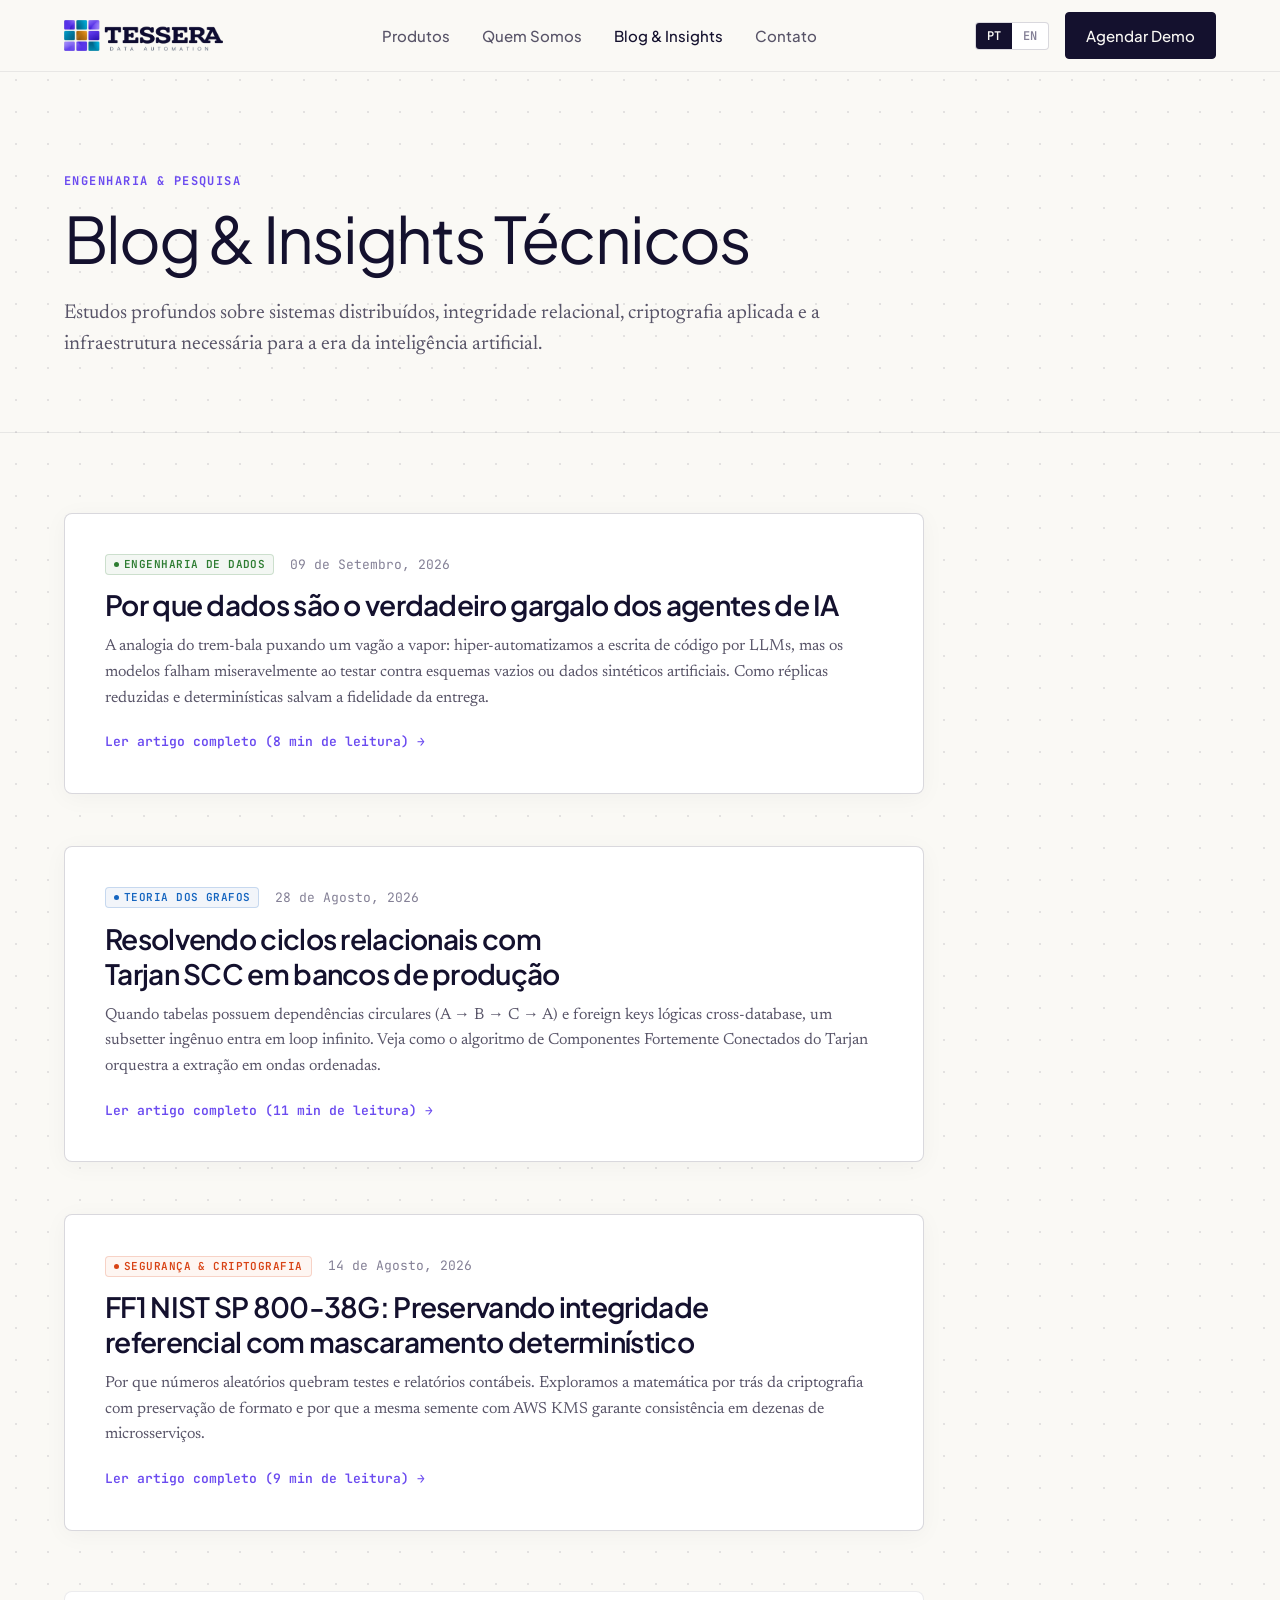
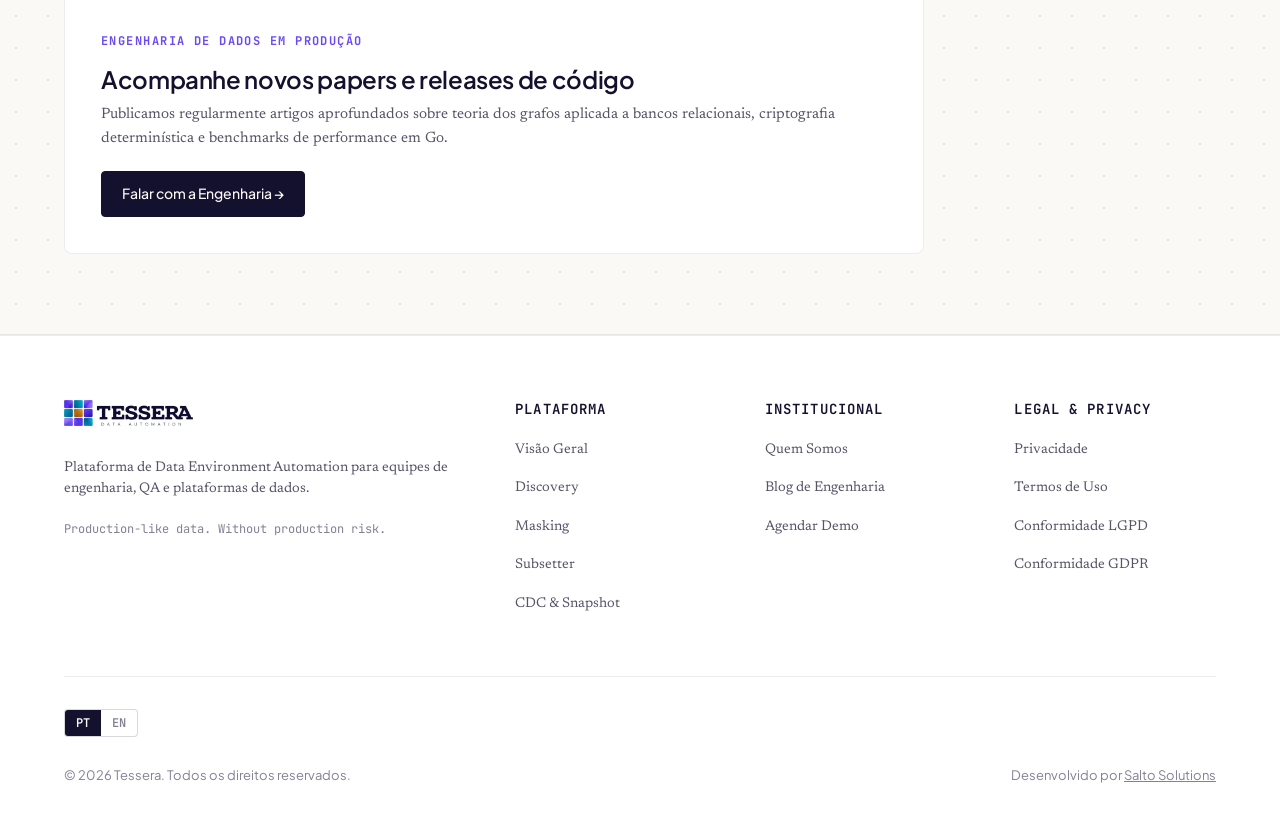
==== public/blog/index.html @ f4eb584e "feat(routing): URLs amigáveis sem extensão .html e remoção de /index da home (v=20260910_15)" ====
<!DOCTYPE html>
<html lang="pt-BR">
<head>
  <meta charset="UTF-8">
  <meta name="viewport" content="width=device-width, initial-scale=1.0">
  <title>Blog &amp; Insights de Engenharia — Tessera</title>
  <meta name="description" content="Artigos técnicos, benchmarks e reflexões sobre automação de dados, mascaramento determinístico, Tarjan SCC e o gargalo de dados para IA.">
  <link rel="canonical" href="https://gettessera.io/blog/">
  <link rel="icon" type="image/svg+xml" href="../favicon.svg">
  <link rel="preconnect" href="https://fonts.googleapis.com">
  <link rel="preconnect" href="https://fonts.gstatic.com" crossorigin>
  <link href="https://fonts.googleapis.com/css2?family=JetBrains+Mono:wght@400;500;600;700&family=Newsreader:ital,opsz,wght@0,6..72,400;0,6..72,500;0,6..72,600;1,6..72,400&family=Plus+Jakarta+Sans:wght@400;500;600;700&display=swap" rel="stylesheet">
  <link rel="stylesheet" href="../assets/styles.css?v=20260910_15">
</head>
<body class="bg-grid-dots">

  <!-- Header -->
  <header class="site-header">
    <div class="container nav-wrapper">
      <a href="../" class="brand-logo" aria-label="Tessera Homepage">
        <img src="../assets/tessera-logo-transparent.png" alt="Tessera Data Automation" style="height: 32px; width: auto; display: block;">
      </a>

      <!-- Mobile Backdrop Overlay (Anthropic Style) -->
      <div class="mobile-menu-backdrop" onclick="toggleMobileMenu()"></div>

      <nav class="main-nav">
        <a href="../produtos/">Produtos <span>&rarr;</span></a>
        <a href="../quem-somos/">Quem Somos <span>&rarr;</span></a>
        <a href="../blog/" class="active">Blog &amp; Insights <span>&rarr;</span></a>
        <a href="../contato/">Contato <span>&rarr;</span></a>

        <!-- Mobile Menu Footer with Language Switcher -->
        <div class="mobile-menu-footer">
          <span style="font-family: var(--font-mono); font-size: 0.75rem; color: var(--text-muted); letter-spacing: 0.05em; text-transform: uppercase;">Idioma / Language</span>
          <div class="lang-switch" role="group" aria-label="Language selector">
            <button class="lang-btn active" data-lang="pt" onclick="setLanguage('pt')">PT</button>
            <button class="lang-btn" data-lang="en" onclick="setLanguage('en')">EN</button>
          </div>
        </div>
      </nav>

      <div class="nav-actions">
        <div class="lang-switch">
          <button class="lang-btn active" data-lang="pt" onclick="setLanguage('pt')">PT</button>
          <button class="lang-btn" data-lang="en" onclick="setLanguage('en')">EN</button>
        </div>
        <a href="../contato/" class="btn btn-primary">Agendar Demo</a>
        <button class="mobile-menu-btn" onclick="toggleMobileMenu()" aria-label="Abrir Menu de Navegação" aria-expanded="false">
          <svg width="22" height="22" viewBox="0 0 24 24" fill="none" stroke="currentColor" stroke-width="2" stroke-linecap="round">
            <line x1="3" y1="6" x2="21" y2="6"></line>
            <line x1="3" y1="12" x2="21" y2="12"></line>
            <line x1="3" y1="18" x2="21" y2="18"></line>
          </svg>
        </button>
      </div>
    </div>
  </header>

  <!-- Hero -->
  <section class="hero">
    <div class="container">
      <span class="eyebrow">ENGENHARIA &amp; PESQUISA</span>
      <h1 class="font-title">Blog &amp; Insights Técnicos</h1>
      <p class="lead" style="margin-bottom: 0;">
        Estudos profundos sobre sistemas distribuídos, integridade relacional, criptografia aplicada e a infraestrutura necessária para a era da inteligência artificial.
      </p>
    </div>
  </section>

  <!-- Articles List -->
  <section>
    <div class="container">
      <div class="blog-posts-column">
        
        <!-- Post 1 -->
        <article class="blog-card">
          <div style="display: flex; align-items: center; gap: 16px; margin-bottom: 12px; flex-wrap: wrap;">
            <span class="badge badge-ready">ENGENHARIA DE DADOS</span>
            <span style="font-family: var(--font-mono); font-size: 0.8125rem; color: var(--text-muted);">09 de Setembro, 2026</span>
          </div>
          <h2 class="font-title" style="font-size: clamp(1.375rem, 2.5vw, 1.75rem); margin-bottom: 12px; line-height: 1.25;">
            <a href="../contato/" style="text-decoration: none; color: inherit;">Por que dados são o verdadeiro gargalo dos agentes de IA</a>
          </h2>
          <p class="text-muted" style="font-size: 1rem; margin-bottom: 20px; line-height: 1.6;">
            A analogia do trem-bala puxando um vagão a vapor: hiper-automatizamos a escrita de código por LLMs, mas os modelos falham miseravelmente ao testar contra esquemas vazios ou dados sintéticos artificiais. Como réplicas reduzidas e determinísticas salvam a fidelidade da entrega.
          </p>
          <div style="font-family: var(--font-mono); font-size: 0.8125rem; color: var(--tessera-violet); font-weight: 600;">
            <a href="../contato/" style="color: inherit; text-decoration: none;">Ler artigo completo (8 min de leitura) &rarr;</a>
          </div>
        </article>

        <!-- Post 2 -->
        <article class="blog-card">
          <div style="display: flex; align-items: center; gap: 16px; margin-bottom: 12px; flex-wrap: wrap;">
            <span class="badge badge-core">TEORIA DOS GRAFOS</span>
            <span style="font-family: var(--font-mono); font-size: 0.8125rem; color: var(--text-muted);">28 de Agosto, 2026</span>
          </div>
          <h2 class="font-title" style="font-size: clamp(1.375rem, 2.5vw, 1.75rem); margin-bottom: 12px; line-height: 1.25;">
            <a href="../contato/" style="text-decoration: none; color: inherit;">Resolvendo ciclos relacionais com Tarjan SCC em bancos de produção</a>
          </h2>
          <p class="text-muted" style="font-size: 1rem; margin-bottom: 20px; line-height: 1.6;">
            Quando tabelas possuem dependências circulares (A &rarr; B &rarr; C &rarr; A) e foreign keys lógicas cross-database, um subsetter ingênuo entra em loop infinito. Veja como o algoritmo de Componentes Fortemente Conectados do Tarjan orquestra a extração em ondas ordenadas.
          </p>
          <div style="font-family: var(--font-mono); font-size: 0.8125rem; color: var(--tessera-violet); font-weight: 600;">
            <a href="../contato/" style="color: inherit; text-decoration: none;">Ler artigo completo (11 min de leitura) &rarr;</a>
          </div>
        </article>

        <!-- Post 3 -->
        <article class="blog-card">
          <div style="display: flex; align-items: center; gap: 16px; margin-bottom: 12px; flex-wrap: wrap;">
            <span class="badge badge-hardening">SEGURANÇA &amp; CRIPTOGRAFIA</span>
            <span style="font-family: var(--font-mono); font-size: 0.8125rem; color: var(--text-muted);">14 de Agosto, 2026</span>
          </div>
          <h2 class="font-title" style="font-size: clamp(1.375rem, 2.5vw, 1.75rem); margin-bottom: 12px; line-height: 1.25;">
            <a href="../contato/" style="text-decoration: none; color: inherit;">FF1 NIST SP 800-38G: Preservando integridade referencial com mascaramento determinístico</a>
          </h2>
          <p class="text-muted" style="font-size: 1rem; margin-bottom: 20px; line-height: 1.6;">
            Por que números aleatórios quebram testes e relatórios contábeis. Exploramos a matemática por trás da criptografia com preservação de formato e por que a mesma semente com AWS KMS garante consistência em dezenas de microsserviços.
          </p>
          <div style="font-family: var(--font-mono); font-size: 0.8125rem; color: var(--tessera-violet); font-weight: 600;">
            <a href="../contato/" style="color: inherit; text-decoration: none;">Ler artigo completo (9 min de leitura) &rarr;</a>
          </div>
        </article>

        <!-- Blog Callout Banner -->
        <div style="background: var(--bg-secondary); border: 1px solid var(--border-subtle); border-radius: var(--radius-md); padding: clamp(24px, 4vw, 36px); margin-top: 8px;">
          <span class="eyebrow" style="color: var(--tessera-violet);">ENGENHARIA DE DADOS EM PRODUÇÃO</span>
          <h3 class="font-title" style="font-size: clamp(1.25rem, 2vw, 1.5rem); margin-bottom: 8px;">Acompanhe novos papers e releases de código</h3>
          <p style="color: var(--text-secondary); font-size: 0.9375rem; line-height: 1.6; margin-bottom: 20px;">
            Publicamos regularmente artigos aprofundados sobre teoria dos grafos aplicada a bancos relacionais, criptografia determinística e benchmarks de performance em Go.
          </p>
          <a href="../contato/" class="btn btn-primary" style="font-size: 0.875rem;">Falar com a Engenharia &rarr;</a>
        </div>

      </div>
    </div>
  </section>

  <!-- Footer -->
  <footer class="site-footer">
    <div class="container">
      <div class="footer-grid">
        <div class="footer-col">
          <div style="display: flex; align-items: center; gap: 10px; margin-bottom: 16px;">
            <img src="../assets/tessera-logo-transparent.png" alt="Tessera" style="height: 28px; width: auto; display: block;">
          </div>
          <p style="font-size: 0.875rem; color: var(--text-secondary); line-height: 1.5; margin-bottom: 16px;">
            Plataforma de Data Environment Automation para equipes de engenharia, QA e plataformas de dados.
          </p>
          <span style="font-family: var(--font-mono); font-size: 0.75rem; color: var(--text-muted);">
            Production-like data. Without production risk.
          </span>
        </div>
        <div class="footer-col">
          <h4>Plataforma</h4>
          <ul>
            <li><a href="../produtos/">Visão Geral</a></li>
            <li><a href="../produtos/#discovery">Discovery</a></li>
            <li><a href="../produtos/#masking">Masking</a></li>
            <li><a href="../produtos/#subsetter">Subsetter</a></li>
            <li><a href="../produtos/#cdc">CDC &amp; Snapshot</a></li>
          </ul>
        </div>
        <div class="footer-col">
          <h4>Institucional</h4>
          <ul>
            <li><a href="../quem-somos/">Quem Somos</a></li>
            <li><a href="../blog/">Blog de Engenharia</a></li>
            <li><a href="../contato/">Agendar Demo</a></li>
          </ul>
        </div>
        <div class="footer-col">
          <h4>Legal &amp; Privacy</h4>
          <ul>
            <li><a href="../privacidade/">Privacidade</a></li>
            <li><a href="../termos/">Termos de Uso</a></li>
            <li><a href="../privacidade/#lgpd">Conformidade LGPD</a></li>
            <li><a href="../privacidade/#gdpr">Conformidade GDPR</a></li>
          </ul>
        </div>
      </div>
      <div class="footer-bottom">
        <div style="width: 100%; display: flex; align-items: center; justify-content: space-between; flex-wrap: wrap; gap: 16px;">
          <div class="lang-switch" role="group" aria-label="Language selector">
            <button class="lang-btn active" data-lang="pt" onclick="setLanguage('pt')">PT</button>
            <button class="lang-btn" data-lang="en" onclick="setLanguage('en')">EN</button>
          </div>
        </div>
        <div style="width: 100%; display: flex; align-items: center; justify-content: space-between; flex-wrap: wrap; gap: 16px; margin-top: 12px;">
          <span>&copy; 2026 Tessera. Todos os direitos reservados.</span>
          <span>Desenvolvido por <a href="https://salto.solutions" target="_blank" style="color: inherit; text-decoration: underline;">Salto Solutions</a></span>
        </div>
      </div>
    </div>
  </footer>

  <script src="../assets/app.js?v=20260910_15"></script>
</body>
</html>
---- public/assets/styles.css ----
/* ==========================================================================
   TESSERA — Design System
   Inspired by Anthropic (Editorial, Minimalist, High Typography Density, Clean)
   ========================================================================== */

:root {
  /* Colors */
  --bg-primary: #FAF9F5;
  --bg-secondary: #FFFFFF;
  --bg-subtle: #F3F1EA;
  --bg-card: #FFFFFF;
  --bg-dark: #121024;

  --border-subtle: rgba(20, 17, 46, 0.08);
  --border-strong: rgba(20, 17, 46, 0.16);
  --border-focus: #6B4BF0;

  --text-primary: #14112E;
  --text-secondary: #585468;
  --text-muted: #848096;
  --text-inverse: #FAF9F5;

  /* Tessera Brand Palette */
  --tessera-violet: #6B4BF0;
  --tessera-violet-light: #8A6BFF;
  --tessera-cyan: #0E86AD;
  --tessera-gold: #A9760C;
  --tessera-dark: #14112E;

  /* Badges */
  --badge-ready-bg: #E8F5E9;
  --badge-ready-text: #1B5E20;
  --badge-core-bg: #E3F2FD;
  --badge-core-text: #0D47A1;
  --badge-hardening-bg: #FFF3E0;
  --badge-hardening-text: #E65100;
  --badge-roadmap-bg: #EDE7F6;
  --badge-roadmap-text: #4A148C;

  /* Typography — Claude / Anthropic Style (Editorial Sans-Serif Titles + Warm Serif Body) */
  --font-title: "Plus Jakarta Sans", -apple-system, BlinkMacSystemFont, "Segoe UI", Roboto, sans-serif;
  --font-body: "Newsreader", "Iowan Old Style", "Apple Garamond", "Baskerville", Georgia, serif;
  --font-mono: "JetBrains Mono", "SFMono-Regular", Menlo, Monaco, Consolas, monospace;

  /* Layout */
  --max-width: 1200px;
  --content-width: 900px;
  --header-height: 72px;
  --radius-sm: 4px;
  --radius-md: 8px;
  --radius-lg: 12px;
}

/* Reset & Base */
*, *::before, *::after {
  box-sizing: border-box;
  margin: 0;
  padding: 0;
}

html {
  font-size: 16px;
  scroll-behavior: smooth;
  -webkit-font-smoothing: antialiased;
  -moz-osx-font-smoothing: grayscale;
  overflow-x: clip;
  width: 100%;
}

body {
  background-color: var(--bg-primary);
  color: var(--text-primary);
  font-family: var(--font-body);
  font-size: 1.0625rem;
  line-height: 1.68;
  min-height: 100vh;
  display: flex;
  flex-direction: column;
  overflow-x: clip;
  width: 100%;
  position: relative;
}

/* Dot Grid Background */
.bg-grid-dots {
  background-image: radial-gradient(rgba(20, 17, 46, 0.1) 1px, transparent 1px);
  background-size: 32px 32px;
}

/* Typography Utilities & Hierarchy (Anthropic/Claude Design System: Sans Headings + Serif Body) */
h1, h2, h3, h4, h5, h6 {
  font-family: var(--font-title);
  color: var(--text-primary);
  letter-spacing: -0.025em;
  text-wrap: balance;
}

h1 {
  font-weight: 600;
  line-height: 1.15;
  letter-spacing: -0.03em;
}

h2 {
  font-weight: 600;
  line-height: 1.25;
  letter-spacing: -0.025em;
}

h3 {
  font-weight: 600;
  line-height: 1.35;
  letter-spacing: -0.015em;
}

h4 {
  font-weight: 600;
  line-height: 1.4;
  letter-spacing: -0.01em;
}

p {
  font-family: var(--font-body);
  color: var(--text-secondary);
  font-weight: 400;
  line-height: 1.7;
}

p strong, span strong, li strong {
  font-weight: 600;
  color: var(--text-primary);
}

.font-sans, .font-title {
  font-family: var(--font-title);
}

.font-serif, .font-body {
  font-family: var(--font-body);
  font-feature-settings: "kern", "liga", "clig", "calt";
}

.font-mono {
  font-family: var(--font-mono);
}

.text-muted {
  color: var(--text-secondary);
  font-weight: 400;
}

/* Navigation, buttons and UI controls use precise technical Sans-serif */
nav, button, input, textarea, select, .btn, .badge, .eyebrow, .brand-logo, .lang-switch, .card-code, .footer-col h4, .footer-bottom, .demo-tabs {
  font-family: var(--font-title);
}

/* Container */
.container {
  width: 100%;
  max-width: var(--max-width);
  margin-left: auto;
  margin-right: auto;
  padding-left: 24px;
  padding-right: 24px;
}

.container-narrow {
  max-width: var(--content-width);
  margin-left: auto;
  margin-right: auto;
  padding-left: 24px;
  padding-right: 24px;
}

/* Header & Nav */
header.site-header {
  position: sticky;
  top: 0;
  z-index: 1000;
  background-color: rgba(250, 249, 245, 0.94);
  backdrop-filter: blur(14px);
  -webkit-backdrop-filter: blur(14px);
  border-bottom: 1px solid var(--border-subtle);
  height: var(--header-height);
  display: flex;
  align-items: center;
}

.nav-wrapper {
  display: flex;
  align-items: center;
  justify-content: space-between;
  width: 100%;
}

.brand-logo {
  display: flex;
  align-items: center;
  gap: 12px;
  text-decoration: none;
  color: var(--text-primary);
}

.brand-logo svg {
  height: 28px;
  width: auto;
  display: block;
}

.brand-logo img {
  height: 28px;
  width: auto;
  display: block;
  object-fit: contain;
}

nav.main-nav {
  display: flex;
  align-items: center;
  gap: 32px;
}

nav.main-nav a {
  font-size: 0.9375rem;
  font-weight: 500;
  color: var(--text-secondary);
  text-decoration: none;
  transition: color 0.15s ease;
}

nav.main-nav a span {
  display: none !important;
}

nav.main-nav a:hover,
nav.main-nav a.active {
  color: var(--text-primary);
}

/* Mobile Hamburger Button */
.mobile-menu-btn {
  display: none;
  background: transparent;
  border: 1px solid var(--border-subtle);
  border-radius: var(--radius-sm);
  padding: 8px;
  cursor: pointer;
  color: var(--text-primary);
  align-items: center;
  justify-content: center;
  transition: all 0.2s ease;
}

.mobile-menu-btn:hover {
  background: rgba(20, 17, 46, 0.04);
}

.mobile-menu-footer,
nav.main-nav .mobile-menu-footer {
  display: none !important;
}

/* Mobile Navigation Backdrop & Drawer (Anthropic Minimalist Editorial Style) */
.mobile-menu-backdrop {
  display: none;
}

@media (max-width: 768px) {
  header.site-header {
    position: fixed;
    top: 0;
    left: 0;
    width: 100%;
    z-index: 1020;
    background-color: #FAF9F5;
    backdrop-filter: none;
    -webkit-backdrop-filter: none;
  }

  body {
    padding-top: var(--header-height);
  }

  .nav-wrapper {
    position: relative;
    z-index: 1021;
  }

  .mobile-menu-btn {
    display: inline-flex;
    position: relative;
    z-index: 1030;
    height: 38px;
    width: 38px;
    padding: 7px;
    box-sizing: border-box;
  }

  .nav-actions {
    display: flex;
    align-items: center;
    gap: 10px;
    position: relative;
    z-index: 1030;
  }

  .nav-actions .btn {
    height: 38px;
    padding: 0 14px;
    font-size: 0.8125rem;
    display: inline-flex;
    align-items: center;
    justify-content: center;
    box-sizing: border-box;
    line-height: 1;
  }

  .mobile-menu-backdrop {
    display: none;
    position: fixed;
    top: var(--header-height);
    left: 0;
    right: 0;
    bottom: 0;
    width: 100%;
    height: calc(100vh - var(--header-height));
    background: rgba(18, 16, 36, 0.45);
    opacity: 0;
    pointer-events: none;
    transition: opacity 0.25s ease;
    z-index: 1015;
  }

  .mobile-menu-backdrop.open {
    display: block !important;
    opacity: 1 !important;
    pointer-events: auto !important;
  }

  nav.main-nav {
    position: fixed;
    top: var(--header-height);
    left: 0;
    right: 0;
    width: 100%;
    max-height: calc(100vh - var(--header-height));
    overflow-y: auto;
    box-sizing: border-box;
    background: #FAF9F5;
    border-bottom: 1px solid var(--border-strong);
    flex-direction: column;
    padding: 16px 24px 28px 24px;
    gap: 0;
    display: none;
    box-shadow: 0 16px 36px rgba(18, 16, 36, 0.15);
    z-index: 1025;
    overflow-x: hidden;
  }

  nav.main-nav.open {
    display: flex !important;
    opacity: 1 !important;
    visibility: visible !important;
    pointer-events: auto !important;
  }

  nav.main-nav > a {
    font-size: 1.0625rem;
    font-weight: 500;
    width: 100%;
    padding: 14px 0;
    border-bottom: 1px solid var(--border-subtle);
    display: flex;
    align-items: center;
    justify-content: space-between;
    color: var(--text-secondary);
    text-decoration: none;
    transition: color 0.15s ease, transform 0.15s ease;
    box-sizing: border-box;
  }

  nav.main-nav > a:active {
    transform: translateX(4px);
  }

  nav.main-nav > a span {
    display: inline-block !important;
  }

  nav.main-nav .mobile-menu-footer {
    display: flex !important;
    align-items: center;
    justify-content: space-between;
    width: 100%;
    margin-top: 20px;
    padding-top: 18px;
    border-top: 1px solid var(--border-subtle);
    box-sizing: border-box;
  }

  nav.main-nav .mobile-menu-footer .lang-switch {
    display: inline-flex;
    align-items: center;
    width: auto;
    border: 1px solid var(--border-strong);
    border-radius: var(--radius-sm);
    overflow: hidden;
  }

  nav.main-nav .mobile-menu-footer .lang-switch .lang-btn {
    width: auto;
    min-width: 44px;
    flex: 0 0 auto;
    padding: 6px 14px;
    font-size: 0.8125rem;
    font-family: var(--font-mono);
    font-weight: 600;
    text-align: center;
    display: inline-flex;
    align-items: center;
    justify-content: center;
    box-sizing: border-box;
  }

  .nav-actions .lang-switch {
    display: none; /* Inside header, hide on mobile to keep bar clean; accessible inside drawer and footer */
  }
}

.nav-actions {
  display: flex;
  align-items: center;
  gap: 16px;
}

/* Language Switcher */
.lang-switch {
  display: inline-flex;
  align-items: center;
  border: 1px solid var(--border-strong);
  border-radius: var(--radius-sm);
  overflow: hidden;
  background: var(--bg-secondary);
}

.lang-btn {
  padding: 5px 11px;
  font-size: 0.75rem;
  font-family: var(--font-mono);
  font-weight: 600;
  background: transparent;
  border: none;
  cursor: pointer;
  color: var(--text-muted);
  transition: all 0.15s ease;
}

.lang-btn:hover {
  color: var(--text-primary);
}

.lang-btn.active {
  background: var(--text-primary);
  color: var(--text-inverse);
}

/* Buttons (Anthropic Style) */
.btn {
  display: inline-flex;
  align-items: center;
  justify-content: center;
  gap: 8px;
  padding: 10px 20px;
  font-size: 0.9375rem;
  font-weight: 500;
  border-radius: var(--radius-sm);
  text-decoration: none;
  transition: all 0.2s cubic-bezier(0.16, 1, 0.3, 1);
  cursor: pointer;
  white-space: nowrap;
}

.btn-primary {
  background-color: var(--text-primary);
  color: var(--text-inverse);
  border: 1px solid var(--text-primary);
}

.btn-primary:hover {
  background-color: #242048;
  border-color: #242048;
  transform: translateY(-1px);
}

.btn-secondary {
  background-color: transparent;
  color: var(--text-primary);
  border: 1px solid var(--border-strong);
}

.btn-secondary:hover {
  background-color: var(--bg-subtle);
  border-color: var(--text-primary);
}

/* Badges & Tags (Estilo Anthropic - Técnico, Sutil e Minimalista) */
.badge {
  display: inline-flex;
  align-items: center;
  gap: 5px;
  padding: 3px 8px;
  font-family: var(--font-mono);
  font-size: 0.6875rem;
  font-weight: 600;
  letter-spacing: 0.04em;
  text-transform: uppercase;
  border-radius: var(--radius-sm);
  line-height: 1.2;
  border: 1px solid transparent;
}

.badge-ready { 
  background: rgba(27, 94, 32, 0.05); 
  color: #2E7D32; 
  border-color: rgba(46, 125, 50, 0.2); 
}
.badge-ready::before {
  content: "";
  width: 5px;
  height: 5px;
  border-radius: 50%;
  background: #2E7D32;
}

.badge-core { 
  background: rgba(13, 71, 161, 0.05); 
  color: #1565C0; 
  border-color: rgba(21, 101, 192, 0.2); 
}
.badge-core::before {
  content: "";
  width: 5px;
  height: 5px;
  border-radius: 50%;
  background: #1565C0;
}

.badge-hardening { 
  background: rgba(230, 81, 0, 0.05); 
  color: #D84315; 
  border-color: rgba(216, 67, 21, 0.2); 
}
.badge-hardening::before {
  content: "";
  width: 5px;
  height: 5px;
  border-radius: 50%;
  background: #D84315;
}

.badge-roadmap { 
  background: rgba(74, 20, 140, 0.04); 
  color: #5E35B1; 
  border-color: rgba(94, 53, 177, 0.25); 
  border-style: dashed;
}
.badge-roadmap::before {
  content: "";
  width: 5px;
  height: 5px;
  border-radius: 50%;
  border: 1px solid #5E35B1;
}

.eyebrow {
  display: inline-block;
  font-family: var(--font-mono);
  font-size: 0.75rem;
  font-weight: 700;
  letter-spacing: 0.12em;
  text-transform: uppercase;
  color: var(--tessera-violet);
  margin-bottom: 12px;
}

/* Hero Section */
section.hero {
  padding: 96px 0 72px 0;
  border-bottom: 1px solid var(--border-subtle);
}

.hero h1 {
  font-size: clamp(2.5rem, 5vw, 4.25rem);
  line-height: 1.1;
  font-weight: 400;
  margin-bottom: 24px;
  max-width: 950px;
}

.hero p.lead {
  font-size: 1.25rem;
  color: var(--text-secondary);
  max-width: 780px;
  margin-bottom: 36px;
  line-height: 1.55;
}

.hero .cta-group {
  display: flex;
  align-items: center;
  gap: 16px;
  flex-wrap: wrap;
}

/* Sections */
section {
  padding: 80px 0;
  border-bottom: 1px solid var(--border-subtle);
}

@media (max-width: 768px) {
  section {
    padding: 56px 0;
  }
}

.section-header {
  margin-bottom: 48px;
}

@media (max-width: 768px) {
  .section-header {
    margin-bottom: 32px;
  }
  .section-header h2 {
    font-size: 1.75rem;
    line-height: 1.25;
  }
}

.section-header h2 {
  font-size: 2.25rem;
  line-height: 1.2;
  margin-bottom: 16px;
}

.section-header p {
  font-size: 1.125rem;
  color: var(--text-secondary);
  max-width: 680px;
}

/* Problem Callout Box */
.problem-box {
  background: var(--bg-secondary);
  border: 1px solid var(--border-subtle);
  padding: 40px;
  border-radius: var(--radius-sm);
  margin: 40px 0;
}

@media (max-width: 768px) {
  .problem-box {
    background: transparent !important;
    border: none !important;
    padding: 0 !important;
    margin: 24px 0 !important;
  }
}

.problem-grid {
  display: grid;
  grid-template-columns: repeat(auto-fit, minmax(220px, 1fr));
  gap: 24px;
  margin-top: 24px;
}

.problem-item {
  padding: 16px;
  background: var(--bg-primary);
  border: 1px solid var(--border-subtle);
  border-radius: var(--radius-sm);
}

.problem-item strong {
  display: block;
  font-size: 0.9375rem;
  margin-bottom: 6px;
  color: var(--text-primary);
}

.problem-item span {
  font-size: 0.875rem;
  color: var(--text-secondary);
}

/* Roadmap Card (Home) */
.roadmap-card {
  margin-top: 56px !important;
  background: var(--bg-primary);
  border: 1px dashed rgba(107, 75, 240, 0.35);
  border-radius: var(--radius-md);
  padding: 28px 36px;
  display: flex;
  align-items: center;
  justify-content: space-between;
  flex-wrap: wrap;
  gap: 20px;
  clear: both;
}

@media (max-width: 768px) {
  .roadmap-card {
    margin-top: 40px !important;
    padding: 20px;
  }
}

/* Product Cards Grid */
.cards-grid {
  display: grid;
  grid-template-columns: repeat(auto-fit, minmax(280px, 1fr));
  gap: 24px;
}

.product-card {
  background: var(--bg-secondary);
  border: 1px solid var(--border-subtle);
  border-radius: var(--radius-md);
  padding: 32px;
  display: flex;
  flex-direction: column;
  transition: border-color 0.2s ease, box-shadow 0.2s ease;
}

@media (max-width: 768px) {
  .product-card {
    padding: 24px;
  }
}

.product-card:hover {
  border-color: var(--border-strong);
  box-shadow: 0 4px 20px rgba(0, 0, 0, 0.03);
}

.card-top {
  display: flex;
  align-items: center;
  justify-content: space-between;
  margin-bottom: 16px;
}

.card-code {
  font-family: var(--font-mono);
  font-size: 0.8125rem;
  color: var(--text-muted);
}

.product-card h3 {
  font-size: 1.375rem;
  margin-bottom: 12px;
}

.product-card p {
  font-size: 0.9375rem;
  color: var(--text-secondary);
  line-height: 1.6;
  margin-bottom: 24px;
  flex-grow: 1;
}

.card-features {
  list-style: none;
  border-top: 1px solid var(--border-subtle);
  padding-top: 16px;
  margin-bottom: 20px;
}

.card-features li {
  font-size: 0.8125rem;
  color: var(--text-secondary);
  display: flex;
  align-items: center;
  gap: 8px;
  margin-bottom: 8px;
  font-family: var(--font-mono);
}

.card-features li::before {
  content: "•";
  color: var(--tessera-violet);
  font-size: 1.2rem;
}

/* Interactive Demo Showcase (Tonic.ai inspired clean module) */
.demo-container {
  background: var(--bg-dark);
  color: #E2E1EA;
  border-radius: var(--radius-md);
  padding: clamp(16px, 3vw, 32px);
  box-shadow: 0 12px 40px rgba(18, 16, 36, 0.15);
  margin-top: 40px;
  width: 100%;
  max-width: 100%;
  position: relative;
  overflow: visible;
  box-sizing: border-box;
}

.status-pulse {
  width: 8px;
  height: 8px;
  border-radius: 50%;
  background: #7EE787;
  display: inline-block;
  box-shadow: 0 0 0 0 rgba(126, 231, 135, 0.7);
  animation: pulse-green 2s infinite;
  flex-shrink: 0;
}

@keyframes pulse-green {
  0% { transform: scale(0.95); box-shadow: 0 0 0 0 rgba(126, 231, 135, 0.7); }
  70% { transform: scale(1); box-shadow: 0 0 0 8px rgba(126, 231, 135, 0); }
  100% { transform: scale(0.95); box-shadow: 0 0 0 0 rgba(126, 231, 135, 0); }
}

/* Visual Pipeline Animation */
.visual-pipeline {
  display: grid;
  grid-template-columns: 1fr 120px 1fr;
  gap: 16px;
  align-items: center;
  background: #0B0A16;
  border: 1px solid rgba(255, 255, 255, 0.08);
  border-radius: var(--radius-sm);
  padding: clamp(14px, 2vw, 24px);
  margin-top: 20px;
  width: 100%;
  box-sizing: border-box;
  overflow-x: auto;
}

@media (max-width: 960px) {
  .visual-pipeline {
    grid-template-columns: 1fr;
    gap: 20px;
  }
}

.pipeline-card {
  background: #141226;
  border: 1px solid rgba(255, 255, 255, 0.08);
  border-radius: var(--radius-sm);
  padding: 16px;
  min-width: 0;
  width: 100%;
  box-sizing: border-box;
  overflow: hidden;
}

.pipeline-title {
  display: flex;
  align-items: center;
  justify-content: space-between;
  font-family: var(--font-mono);
  font-size: 0.75rem;
  font-weight: 700;
  letter-spacing: 0.06em;
  margin-bottom: 12px;
  color: #FFFFFF;
  flex-wrap: wrap;
  gap: 8px;
}

.pipeline-db-view {
  display: flex;
  flex-direction: column;
  gap: 6px;
  width: 100%;
  overflow-x: auto;
}

.row-item {
  display: flex;
  align-items: center;
  justify-content: space-between;
  gap: 8px;
  padding: 8px 10px;
  background: rgba(255, 255, 255, 0.03);
  border-radius: 3px;
  font-family: var(--font-mono);
  font-size: 0.75rem;
  transition: all 0.3s cubic-bezier(0.16, 1, 0.3, 1);
  white-space: nowrap;
  min-width: 0;
}

.row-item span {
  overflow: hidden;
  text-overflow: ellipsis;
}

.row-excluded {
  opacity: 0.25;
  filter: grayscale(80%);
  text-decoration: line-through rgba(255, 255, 255, 0.2);
}

.row-active {
  background: rgba(107, 75, 240, 0.18);
  border-left: 3px solid var(--tessera-violet);
  box-shadow: 0 0 12px rgba(107, 75, 240, 0.25);
}

.row-target-ready {
  background: rgba(126, 231, 135, 0.1);
  border-left: 3px solid #7EE787;
  animation: fadeInRow 0.4s ease forwards;
}

@keyframes fadeInRow {
  from { opacity: 0; transform: translateY(-4px); }
  to { opacity: 1; transform: translateY(0); }
}

.pipeline-stat {
  margin-top: 12px;
  font-family: var(--font-mono);
  font-size: 0.6875rem;
  color: #848096;
}

.demo-header {
  display: flex;
  align-items: center;
  justify-content: space-between;
  border-bottom: 1px solid rgba(255, 255, 255, 0.08);
  padding-bottom: 20px;
  margin-bottom: 24px;
  flex-wrap: wrap;
  gap: 16px;
  position: static;
  background: transparent;
  padding-top: 0;
}

/* Fixação fluida dos seletores no topo somente no Mobile */
@media (max-width: 860px) {
  .demo-header {
    position: -webkit-sticky !important;
    position: sticky !important;
    top: var(--header-height) !important;
    z-index: 90 !important;
    background: #121024 !important;
    margin: -16px -16px 20px -16px;
    padding: 16px;
    border-bottom: 1px solid rgba(107, 75, 240, 0.4);
    box-shadow: 0 8px 24px rgba(0, 0, 0, 0.5);
    gap: 12px;
  }
}

/* Seletor com clara percepção de ação e interatividade */
.demo-tabs {
  display: flex;
  gap: 8px;
  background: rgba(255, 255, 255, 0.04);
  padding: 6px;
  border-radius: var(--radius-sm);
  border: 1px solid rgba(255, 255, 255, 0.15);
  flex-wrap: wrap;
}

@media (max-width: 860px) {
  .demo-tabs {
    width: 100%;
    overflow-x: auto;
    flex-wrap: nowrap;
    -webkit-overflow-scrolling: touch;
    padding: 6px 8px;
    scrollbar-width: none; /* Firefox */
  }
  .demo-tabs::-webkit-scrollbar {
    display: none; /* Chrome/Safari */
  }
}

.demo-tab-btn {
  background: rgba(255, 255, 255, 0.05);
  color: #C5C2E0;
  border: 1px solid rgba(255, 255, 255, 0.12);
  padding: 8px 16px;
  font-family: var(--font-mono);
  font-size: 0.8125rem;
  font-weight: 600;
  border-radius: var(--radius-sm);
  cursor: pointer;
  transition: all 0.2s cubic-bezier(0.16, 1, 0.3, 1);
  display: inline-flex;
  align-items: center;
  gap: 8px;
  box-shadow: 0 1px 3px rgba(0,0,0,0.2);
  flex-shrink: 0;
  white-space: nowrap;
}

.demo-tab-btn::before {
  content: "";
  display: inline-block;
  width: 6px;
  height: 6px;
  border-radius: 50%;
  background: rgba(255, 255, 255, 0.3);
  transition: background 0.2s ease;
}

.demo-tab-btn:hover {
  color: #FFFFFF;
  background: rgba(255, 255, 255, 0.12);
  border-color: rgba(255, 255, 255, 0.35);
  transform: translateY(-1px);
}

.demo-tab-btn:hover::before {
  background: var(--tessera-cyan);
}

.demo-tab-btn.active {
  background: var(--tessera-violet);
  color: #FFFFFF;
  border-color: #8A6BFF;
  box-shadow: 0 4px 14px rgba(107, 75, 240, 0.45);
}

.demo-tab-btn.active::before {
  background: #7EE787;
  box-shadow: 0 0 6px #7EE787;
}

.pipeline-connector {
  display: flex;
  flex-direction: column;
  align-items: center;
  justify-content: center;
  text-align: center;
  gap: 8px;
}

.flow-arrow {
  position: relative;
  width: 44px;
  height: 44px;
  border-radius: 50%;
  background: rgba(107, 75, 240, 0.15);
  display: flex;
  align-items: center;
  justify-content: center;
  border: 1px solid rgba(107, 75, 240, 0.4);
  transition: transform 0.3s ease;
}

.flow-pulse {
  position: absolute;
  width: 100%;
  height: 100%;
  border-radius: 50%;
  border: 1px solid var(--tessera-violet);
  animation: pulse-ring 1.8s cubic-bezier(0.215, 0.61, 0.355, 1) infinite;
}

@keyframes pulse-ring {
  0% { transform: scale(0.9); opacity: 0.8; }
  80%, 100% { transform: scale(1.6); opacity: 0; }
}

.flow-label {
  font-family: var(--font-mono);
  font-size: 0.6875rem;
  color: #8A6BFF;
  line-height: 1.3;
}

/* No mobile: a seta gira 90 graus para baixo */
@media (max-width: 960px) {
  .flow-arrow svg {
    transform: rotate(90deg);
  }
}

.demo-body {
  display: grid;
  grid-template-columns: 1fr 1fr;
  gap: 20px;
  width: 100%;
  box-sizing: border-box;
}

@media (max-width: 860px) {
  .demo-body {
    grid-template-columns: 1fr;
  }
}

.code-panel {
  background: #0E0C1C;
  border: 1px solid rgba(255, 255, 255, 0.08);
  border-radius: var(--radius-sm);
  padding: 18px;
  font-family: var(--font-mono);
  font-size: 0.8125rem;
  overflow-x: auto;
  min-width: 0;
  box-sizing: border-box;
}

/* Interactive Train Analogy Container */
.train-section-wrapper {
  background: var(--bg-secondary);
  border: 1px solid var(--border-subtle);
  border-radius: var(--radius-md);
  padding: clamp(20px, 4vw, 36px);
  margin: 32px 0;
  overflow: hidden;
}

.train-interactive-controls {
  display: flex;
  align-items: center;
  justify-content: space-between;
  flex-wrap: wrap;
  gap: 16px;
  margin-top: 24px;
  padding-top: 20px;
  border-top: 1px solid var(--border-subtle);
}

.train-button-group {
  display: flex;
  align-items: center;
  gap: 14px;
  flex-wrap: wrap;
}

.train-toggle-btn {
  display: inline-flex;
  align-items: center;
  gap: 8px;
  padding: 8px 18px;
  font-family: var(--font-mono);
  font-size: 0.8125rem;
  font-weight: 600;
  border: 1px solid var(--border-strong);
  border-radius: var(--radius-sm);
  background: var(--bg-primary);
  color: var(--text-primary);
  cursor: pointer;
  transition: all 0.2s ease;
}

.train-toggle-btn:hover {
  border-color: var(--tessera-violet);
  background: #FFFFFF;
}

.train-toggle-btn.active {
  background: var(--tessera-violet);
  color: #FFFFFF;
  border-color: var(--tessera-violet);
}

/* Responsive Train Display & Mobile Drag/Scroll */
.train-scroll-container {
  background: #0D0B18;
  border-radius: var(--radius-sm);
  border: 1px solid rgba(255, 255, 255, 0.08);
  padding: clamp(12px, 3vw, 24px);
  overflow-x: auto;
  overflow-y: hidden;
  -webkit-overflow-scrolling: touch;
  scroll-behavior: smooth;
  width: 100%;
  box-sizing: border-box;
}

.train-scroll-inner {
  min-width: 900px;
  width: 100%;
  position: relative;
}

.train-svg-stage {
  position: relative;
  width: 100%;
  display: block;
}

.train-view-layer {
  width: 100%;
  transition: opacity 0.25s ease, visibility 0.25s ease;
  display: block;
}

.train-view-layer.hidden {
  display: none;
  opacity: 0;
  visibility: hidden;
}

.train-view-layer.active {
  display: block;
  opacity: 1;
  visibility: visible;
}

.train-mobile-hint {
  display: none;
  align-items: center;
  justify-content: flex-end;
  gap: 8px;
  font-family: var(--font-mono);
  font-size: 0.75rem;
  color: #8A6BFF;
  margin-top: 10px;
}

@media (max-width: 960px) {
  .train-mobile-hint {
    display: flex;
  }
}



/* Footer */
footer.site-footer {
  margin-top: auto;
  background: var(--bg-secondary);
  border-top: 1px solid var(--border-subtle);
  padding: 64px 0 32px 0;
}

.footer-grid {
  display: grid;
  grid-template-columns: 2fr 1fr 1fr 1fr;
  gap: 48px;
  margin-bottom: 48px;
}

@media (max-width: 860px) {
  .footer-grid {
    grid-template-columns: 1fr 1fr;
  }
}

@media (max-width: 520px) {
  .footer-grid {
    grid-template-columns: 1fr;
  }
}

.footer-col img {
  height: 26px !important;
  max-height: 26px !important;
  width: auto;
  display: block;
  margin-bottom: 16px;
}

.footer-col h4 {
  font-size: 0.875rem;
  font-family: var(--font-mono);
  text-transform: uppercase;
  letter-spacing: 0.08em;
  color: var(--text-primary);
  margin-bottom: 16px;
}

.footer-col ul {
  list-style: none;
}

.footer-col ul li {
  margin-bottom: 10px;
}

.footer-col ul li a {
  font-size: 0.875rem;
  color: var(--text-secondary);
  text-decoration: none;
  transition: color 0.15s ease;
}

.footer-col ul li a:hover {
  color: var(--text-primary);
}

.footer-bottom {
  display: flex;
  align-items: center;
  justify-content: space-between;
  padding-top: 32px;
  border-top: 1px solid var(--border-subtle);
  font-size: 0.8125rem;
  color: var(--text-muted);
  flex-wrap: wrap;
  gap: 16px;
}

@media (max-width: 640px) {
  .footer-bottom {
    flex-direction: column;
    align-items: flex-start;
    gap: 14px;
  }
}

/* Cookie Banner (Minimal Anthropic Style) */
#cookie-banner {
  position: fixed;
  bottom: 24px;
  right: 24px;
  max-width: 420px;
  background: var(--bg-secondary);
  border: 1px solid var(--border-strong);
  border-radius: var(--radius-md);
  padding: 20px;
  box-shadow: 0 10px 30px rgba(0, 0, 0, 0.15);
  z-index: 9999;
  display: none;
}

@media (max-width: 640px) {
  #cookie-banner {
    left: 16px;
    right: 16px;
    bottom: 16px;
    max-width: calc(100% - 32px);
  }
}

#cookie-banner p {
  font-size: 0.875rem;
  color: var(--text-secondary);
  margin-bottom: 16px;
  line-height: 1.5;
}

#cookie-banner .cookie-actions {
  display: flex;
  gap: 10px;
  justify-content: flex-end;
}

/* ==========================================================================
   Quem Somos: Philosophy 3-Column Grid
   ========================================================================== */
.philosophy-grid {
  display: grid;
  grid-template-columns: repeat(3, 1fr);
  gap: 32px;
  margin-top: 36px;
}

.philosophy-card {
  background: #FFFFFF;
  border: 1px solid var(--border-strong);
  border-radius: var(--radius-md);
  padding: clamp(24px, 3.5vw, 36px);
  box-shadow: 0 4px 20px rgba(0, 0, 0, 0.04);
  display: flex;
  flex-direction: column;
  transition: transform 0.2s ease, border-color 0.2s ease, box-shadow 0.2s ease;
  height: 100%;
  box-sizing: border-box;
}

.philosophy-card:hover {
  border-color: var(--tessera-violet);
  box-shadow: 0 8px 30px rgba(107, 75, 240, 0.08);
  transform: translateY(-2px);
}

@media (max-width: 880px) {
  .philosophy-grid {
    grid-template-columns: 1fr;
    gap: 32px;
    margin-top: 24px;
  }
}

/* ==========================================================================
   Produtos: Title & Right-Aligned CTA Row
   ========================================================================== */
.product-header-block {
  margin-bottom: 28px;
}

.product-header-block .badge {
  margin-bottom: 12px;
  display: inline-block;
}

.product-title-row {
  display: flex;
  align-items: center;
  justify-content: space-between;
  gap: 24px;
  margin-bottom: 8px;
}

.product-title-row h2 {
  margin: 0;
  line-height: 1.2;
}

.btn-product-cta {
  font-size: 0.875rem;
  padding: 10px 20px;
  white-space: nowrap;
  flex-shrink: 0;
}

.product-subtitle {
  font-family: var(--font-mono);
  font-size: 0.875rem;
  margin-top: 0;
  margin-bottom: 0;
}

@media (max-width: 768px) {
  .product-title-row {
    flex-direction: column;
    align-items: flex-start;
    gap: 14px;
  }
}

/* ==========================================================================
   Contato: Responsive Layout & Clean Form Controls
   ========================================================================== */
.contact-grid {
  display: grid;
  grid-template-columns: 1fr 1.5fr;
  gap: 48px;
  align-items: start;
}

@media (max-width: 920px) {
  .contact-grid {
    grid-template-columns: 1fr;
    gap: 36px;
  }
}

.form-card {
  background: #FFFFFF;
  border: 1px solid var(--border-strong);
  border-radius: var(--radius-md);
  padding: clamp(24px, 4vw, 40px);
  box-shadow: 0 4px 24px rgba(0, 0, 0, 0.04);
  box-sizing: border-box;
}

.form-row {
  display: grid;
  grid-template-columns: 1fr 1fr;
  gap: 20px;
}

@media (max-width: 640px) {
  .form-row {
    grid-template-columns: 1fr;
    gap: 0;
  }
}

.form-group {
  margin-bottom: 20px;
  width: 100%;
  box-sizing: border-box;
}

.form-group label {
  display: block;
  font-size: 0.875rem;
  font-weight: 600;
  margin-bottom: 8px;
  color: var(--text-primary);
}

.form-control {
  width: 100%;
  box-sizing: border-box;
  padding: 12px 14px;
  font-size: 0.9375rem;
  border: 1px solid var(--border-strong);
  border-radius: var(--radius-sm);
  background: #FFFFFF;
  color: var(--text-primary);
  font-family: inherit;
  transition: border-color 0.15s ease, box-shadow 0.15s ease;
  display: block;
}

.form-control:focus {
  outline: none;
  border-color: var(--tessera-violet);
  box-shadow: 0 0 0 3px rgba(107, 75, 240, 0.12);
}

select.form-control {
  height: 48px;
  cursor: pointer;
}

.checkbox-grid {
  display: grid;
  grid-template-columns: repeat(auto-fit, minmax(220px, 1fr));
  gap: 10px;
  margin-top: 8px;
}

@media (max-width: 640px) {
  .checkbox-grid {
    grid-template-columns: 1fr;
  }
}

.checkbox-item {
  display: flex;
  align-items: center;
  gap: 10px;
  font-size: 0.8125rem;
  font-family: var(--font-mono);
  color: var(--text-secondary);
  background: var(--bg-primary);
  padding: 10px 14px;
  border: 1px solid var(--border-subtle);
  border-radius: var(--radius-sm);
  cursor: pointer;
  box-sizing: border-box;
  transition: all 0.15s ease;
}

.checkbox-item:hover {
  border-color: var(--border-strong);
  color: var(--text-primary);
}

.checkbox-item input[type="checkbox"] {
  accent-color: var(--tessera-violet);
  width: 16px;
  height: 16px;
  cursor: pointer;
}

.info-card {
  background: #FFFFFF;
  border: 1px solid var(--border-strong);
  border-radius: var(--radius-md);
  padding: clamp(24px, 3.5vw, 32px);
  box-shadow: 0 4px 20px rgba(0, 0, 0, 0.04);
  box-sizing: border-box;
  transition: border-color 0.2s ease, box-shadow 0.2s ease;
}

.info-card:hover {
  border-color: var(--tessera-violet);
  box-shadow: 0 8px 30px rgba(107, 75, 240, 0.09);
}

.info-cards-column {
  display: flex;
  flex-direction: column;
  gap: 36px;
}

@media (max-width: 640px) {
  .info-cards-column {
    gap: 28px;
  }
}

/* ==========================================================================
   Blog: Clean Editorial Cards
   ========================================================================== */
.blog-posts-column {
  display: flex;
  flex-direction: column;
  gap: 52px;
  max-width: 860px;
}

@media (max-width: 640px) {
  .blog-posts-column {
    gap: 36px;
  }
}

.blog-card {
  background: #FFFFFF;
  border: 1px solid var(--border-strong);
  border-radius: var(--radius-md);
  padding: clamp(28px, 4vw, 40px);
  box-shadow: 0 4px 24px rgba(0, 0, 0, 0.04);
  transition: transform 0.2s ease, border-color 0.2s ease, box-shadow 0.2s ease;
  display: block;
  text-decoration: none;
  color: inherit;
  box-sizing: border-box;
}

.blog-card:hover {
  border-color: var(--tessera-violet);
  box-shadow: 0 10px 32px rgba(107, 75, 240, 0.1);
  transform: translateY(-2px);
}

/* ==========================================================================
   Produtos: Technical Specification & Architecture Blocks
   ========================================================================== */
.product-lead-desc {
  font-size: 1.0625rem;
  line-height: 1.7;
  color: var(--text-secondary);
  margin-bottom: 36px;
}

.tech-spec-block {
  background: #0E0C1C;
  border: 1px solid rgba(255, 255, 255, 0.08);
  border-radius: var(--radius-sm);
  padding: 20px;
  margin-bottom: 32px;
  font-family: var(--font-mono);
  font-size: 0.8125rem;
  color: #C5C2E0;
  overflow-x: auto;
  -webkit-overflow-scrolling: touch;
  scrollbar-width: thin;
  scrollbar-color: rgba(138, 107, 255, 0.4) rgba(0, 0, 0, 0.2);
}

.tech-spec-block::-webkit-scrollbar {
  height: 6px;
}

.tech-spec-block::-webkit-scrollbar-track {
  background: rgba(0, 0, 0, 0.2);
  border-radius: 3px;
}

.tech-spec-block::-webkit-scrollbar-thumb {
  background: rgba(138, 107, 255, 0.35);
  border-radius: 3px;
}

.tech-spec-block pre {
  margin: 0;
  line-height: 1.5;
  color: #A6A3B8;
  white-space: pre;
}

.tech-spec-block ul {
  list-style: none !important;
  list-style-type: none !important;
  padding: 0 !important;
  margin: 0 !important;
}

.tech-spec-block li {
  list-style: none !important;
  list-style-type: none !important;
}

.tech-spec-header {
  display: flex;
  align-items: center;
  justify-content: space-between;
  gap: 12px;
  margin-bottom: 12px;
}

.tech-spec-title {
  font-family: var(--font-mono);
  font-size: 0.8125rem;
  font-weight: 600;
  letter-spacing: 0.03em;
  margin: 0;
  display: flex;
  align-items: center;
  gap: 6px;
}

.mobile-scroll-hint {
  display: none;
  font-size: 0.6875rem;
  font-family: var(--font-mono);
  font-weight: 400;
  color: #848096;
  background: rgba(255, 255, 255, 0.06);
  padding: 3px 8px;
  border-radius: 4px;
  white-space: nowrap;
}

@media (max-width: 768px) {
  .product-lead-desc {
    margin-bottom: 24px;
  }
  .tech-spec-block {
    padding: 14px;
    font-size: 0.72rem;
    line-height: 1.45;
    margin-bottom: 24px;
  }
  .mobile-scroll-hint {
    display: inline-block;
  }
}
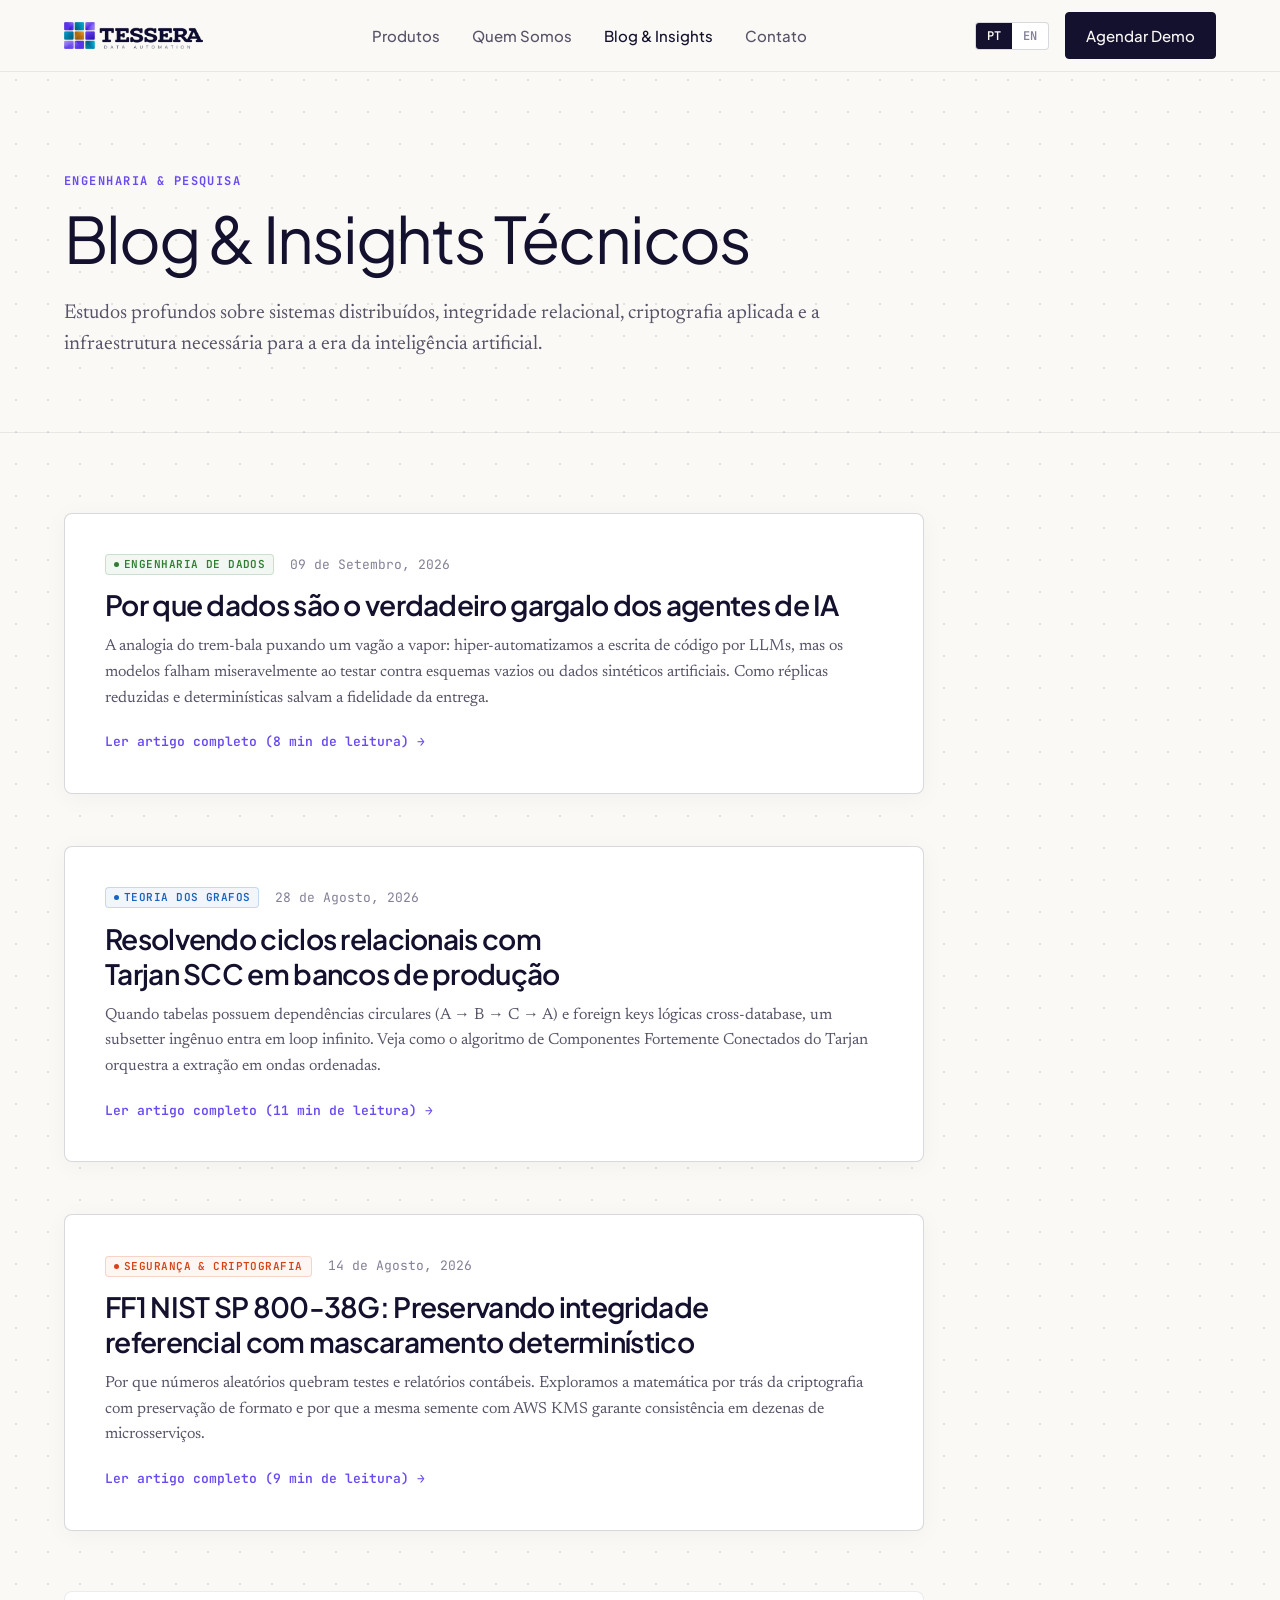
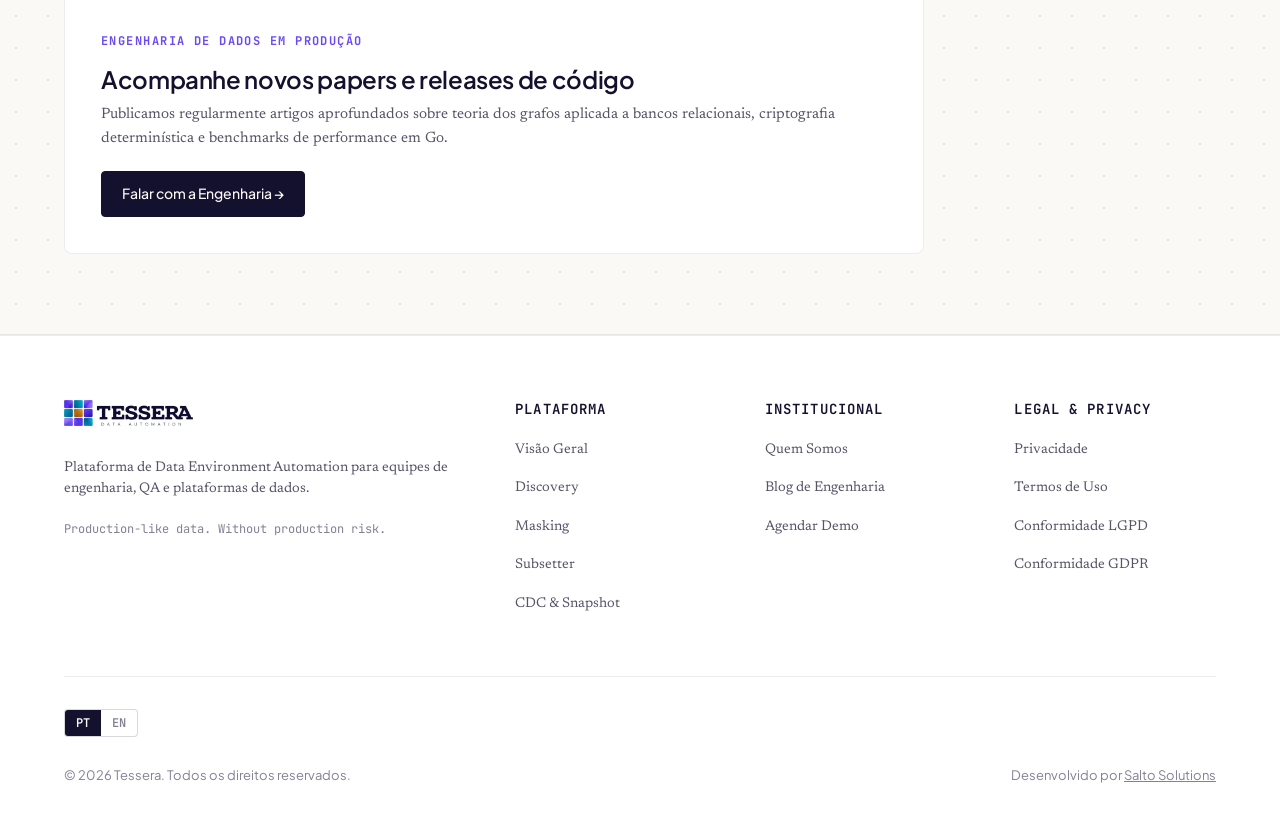
==== commit 806870c6: "fix(branding): remover gettessera, usar contact@tessera.com.br e padronizar logo mobile no header (v" ====
--- a/public/blog/index.html
+++ b/public/blog/index.html
@@ -5,12 +5,12 @@
   <meta name="viewport" content="width=device-width, initial-scale=1.0">
   <title>Blog &amp; Insights de Engenharia — Tessera</title>
   <meta name="description" content="Artigos técnicos, benchmarks e reflexões sobre automação de dados, mascaramento determinístico, Tarjan SCC e o gargalo de dados para IA.">
-  <link rel="canonical" href="https://gettessera.io/blog/">
+  <link rel="canonical" href="https://tessera.com.br/blog/">
   <link rel="icon" type="image/svg+xml" href="../favicon.svg">
   <link rel="preconnect" href="https://fonts.googleapis.com">
   <link rel="preconnect" href="https://fonts.gstatic.com" crossorigin>
   <link href="https://fonts.googleapis.com/css2?family=JetBrains+Mono:wght@400;500;600;700&family=Newsreader:ital,opsz,wght@0,6..72,400;0,6..72,500;0,6..72,600;1,6..72,400&family=Plus+Jakarta+Sans:wght@400;500;600;700&display=swap" rel="stylesheet">
-  <link rel="stylesheet" href="../assets/styles.css?v=20260910_15">
+  <link rel="stylesheet" href="../assets/styles.css?v=20260910_16">
 </head>
 <body class="bg-grid-dots">
 
@@ -18,7 +18,7 @@
   <header class="site-header">
     <div class="container nav-wrapper">
       <a href="../" class="brand-logo" aria-label="Tessera Homepage">
-        <img src="../assets/tessera-logo-transparent.png" alt="Tessera Data Automation" style="height: 32px; width: auto; display: block;">
+        <img src="../assets/tessera-logo-transparent.png" alt="Tessera Data Automation">
       </a>
 
       <!-- Mobile Backdrop Overlay (Anthropic Style) -->
@@ -196,6 +196,6 @@
     </div>
   </footer>
 
-  <script src="../assets/app.js?v=20260910_15"></script>
+  <script src="../assets/app.js?v=20260910_16"></script>
 </body>
 </html>
--- a/public/assets/styles.css
+++ b/public/assets/styles.css
@@ -199,19 +199,23 @@
   gap: 12px;
   text-decoration: none;
   color: var(--text-primary);
+  flex-shrink: 0;
 }
 
 .brand-logo svg {
   height: 28px;
   width: auto;
   display: block;
+  flex-shrink: 0;
 }
 
 .brand-logo img {
-  height: 28px;
-  width: auto;
+  height: 28px !important;
+  max-height: 28px !important;
+  width: auto !important;
   display: block;
   object-fit: contain;
+  flex-shrink: 0;
 }
 
 nav.main-nav {
@@ -284,6 +288,18 @@
   .nav-wrapper {
     position: relative;
     z-index: 1021;
+  }
+
+  .brand-logo {
+    flex-shrink: 0;
+  }
+
+  .brand-logo img {
+    height: 24px !important;
+    max-height: 24px !important;
+    width: auto !important;
+    display: block;
+    flex-shrink: 0;
   }
 
   .mobile-menu-btn {
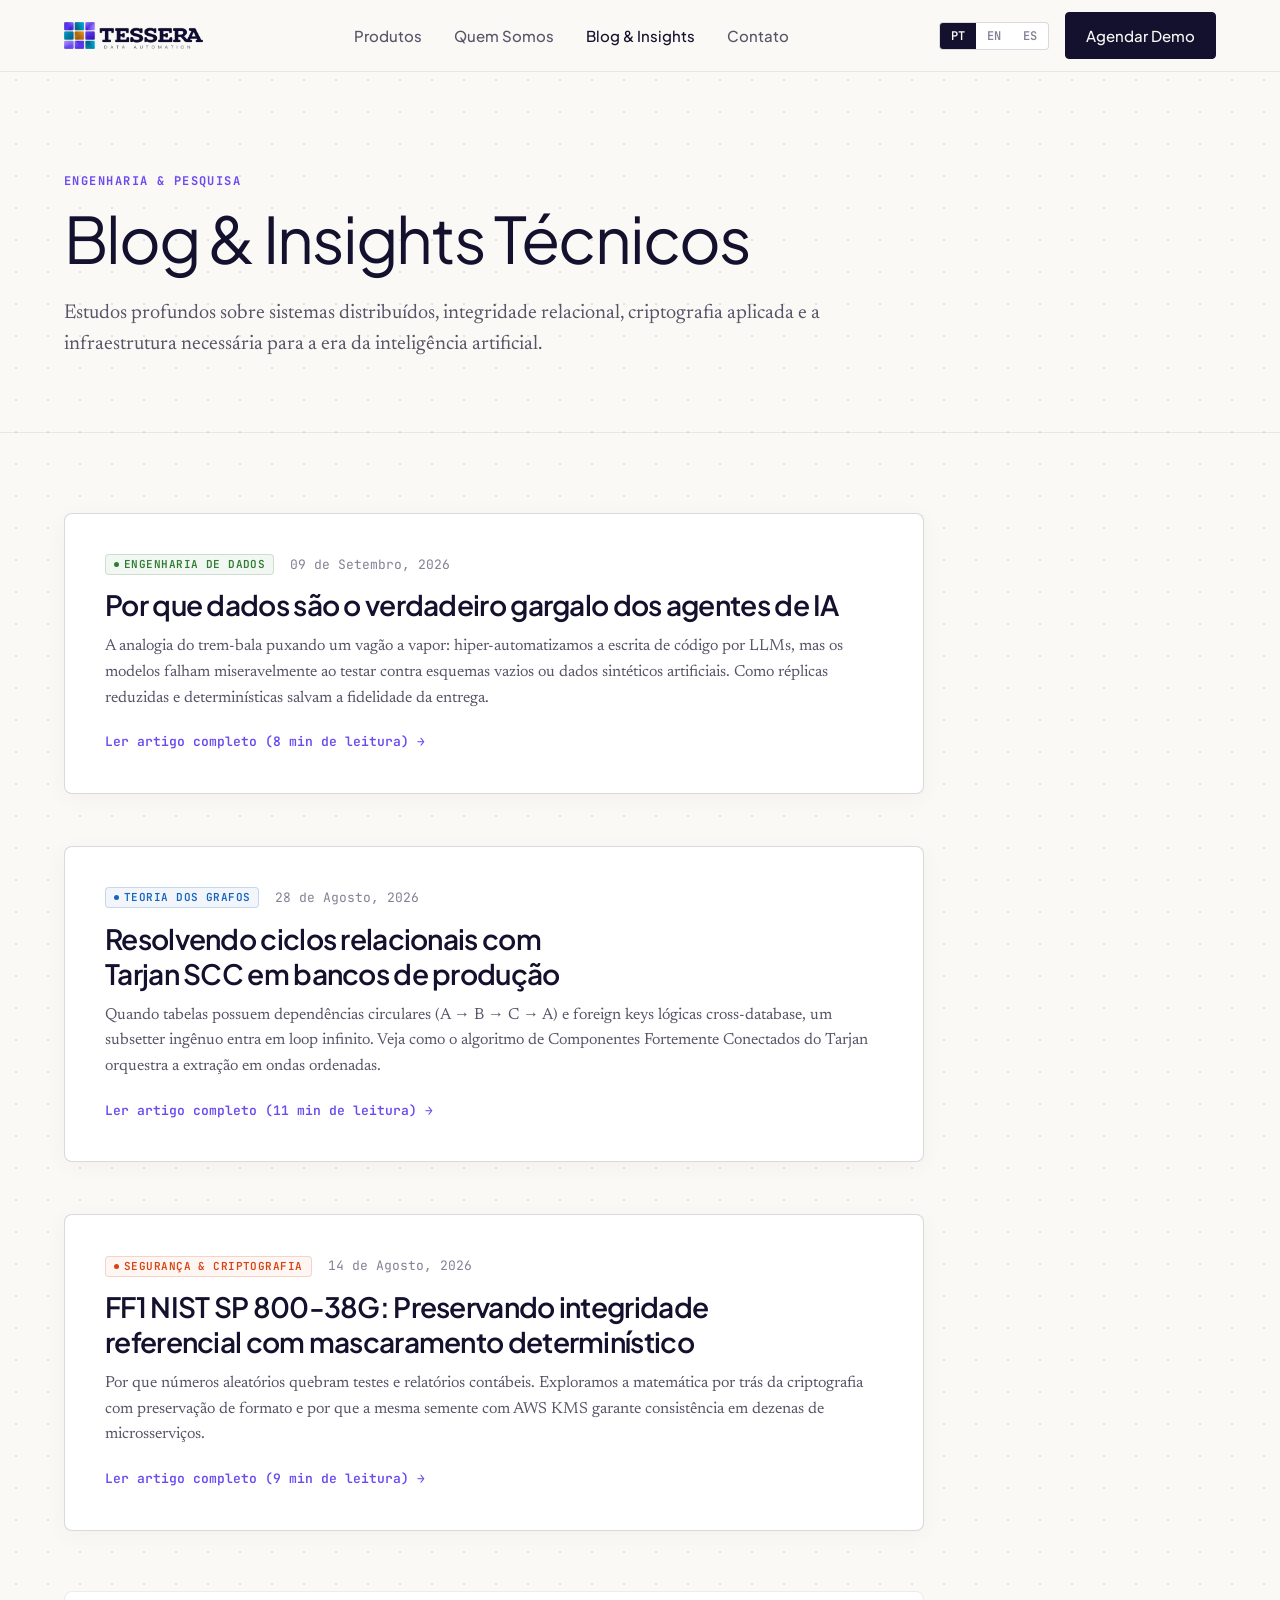
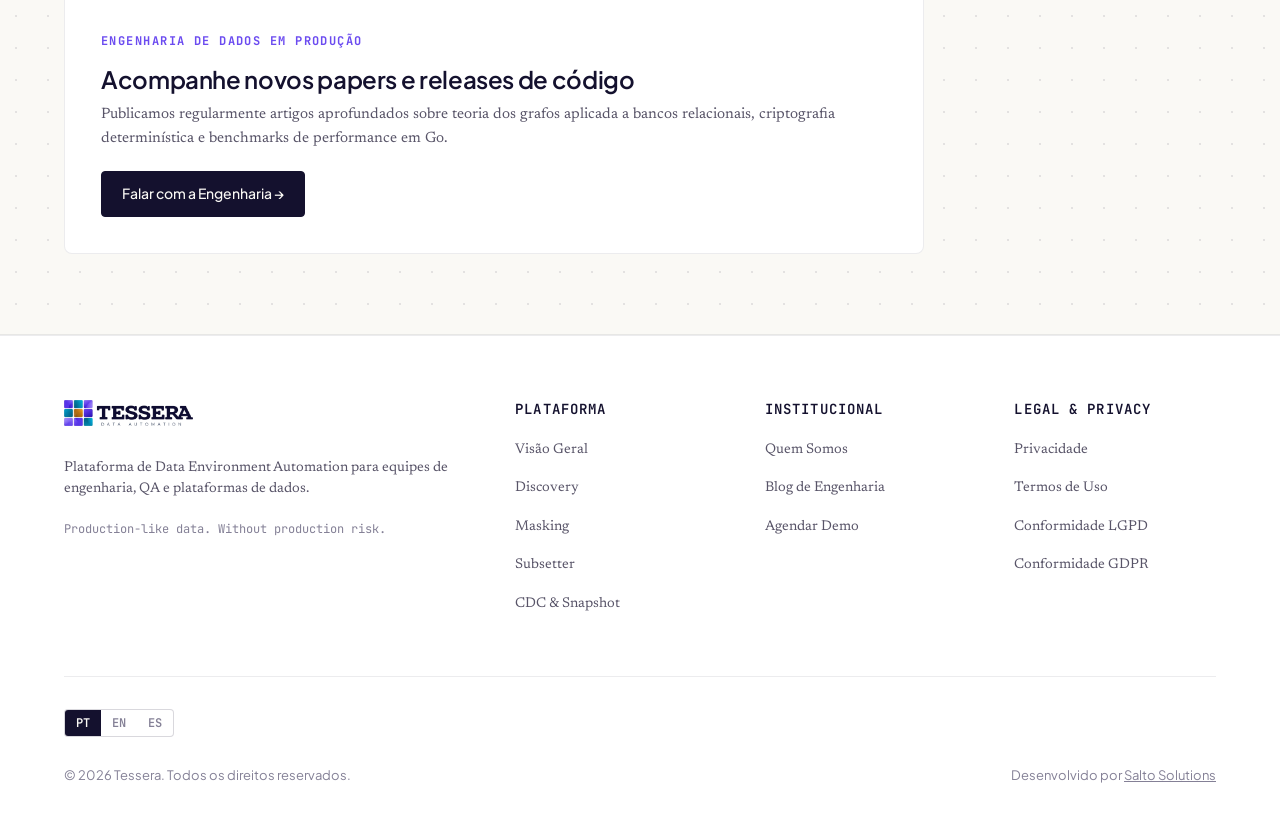
==== commit b4cf9a2c: "feat(i18n): adicionar suporte ao idioma ES no header, mobile drawer e footer (v=20260910_17)" ====
--- a/public/blog/index.html
+++ b/public/blog/index.html
@@ -10,7 +10,7 @@
   <link rel="preconnect" href="https://fonts.googleapis.com">
   <link rel="preconnect" href="https://fonts.gstatic.com" crossorigin>
   <link href="https://fonts.googleapis.com/css2?family=JetBrains+Mono:wght@400;500;600;700&family=Newsreader:ital,opsz,wght@0,6..72,400;0,6..72,500;0,6..72,600;1,6..72,400&family=Plus+Jakarta+Sans:wght@400;500;600;700&display=swap" rel="stylesheet">
-  <link rel="stylesheet" href="../assets/styles.css?v=20260910_16">
+  <link rel="stylesheet" href="../assets/styles.css?v=20260910_17">
 </head>
 <body class="bg-grid-dots">
 
@@ -36,6 +36,7 @@
           <div class="lang-switch" role="group" aria-label="Language selector">
             <button class="lang-btn active" data-lang="pt" onclick="setLanguage('pt')">PT</button>
             <button class="lang-btn" data-lang="en" onclick="setLanguage('en')">EN</button>
+          <button class="lang-btn" data-lang="es" onclick="setLanguage('es')">ES</button>
           </div>
         </div>
       </nav>
@@ -44,6 +45,7 @@
         <div class="lang-switch">
           <button class="lang-btn active" data-lang="pt" onclick="setLanguage('pt')">PT</button>
           <button class="lang-btn" data-lang="en" onclick="setLanguage('en')">EN</button>
+          <button class="lang-btn" data-lang="es" onclick="setLanguage('es')">ES</button>
         </div>
         <a href="../contato/" class="btn btn-primary">Agendar Demo</a>
         <button class="mobile-menu-btn" onclick="toggleMobileMenu()" aria-label="Abrir Menu de Navegação" aria-expanded="false">
@@ -186,6 +188,7 @@
           <div class="lang-switch" role="group" aria-label="Language selector">
             <button class="lang-btn active" data-lang="pt" onclick="setLanguage('pt')">PT</button>
             <button class="lang-btn" data-lang="en" onclick="setLanguage('en')">EN</button>
+          <button class="lang-btn" data-lang="es" onclick="setLanguage('es')">ES</button>
           </div>
         </div>
         <div style="width: 100%; display: flex; align-items: center; justify-content: space-between; flex-wrap: wrap; gap: 16px; margin-top: 12px;">
@@ -196,6 +199,6 @@
     </div>
   </footer>
 
-  <script src="../assets/app.js?v=20260910_16"></script>
+  <script src="../assets/app.js?v=20260910_17"></script>
 </body>
 </html>
